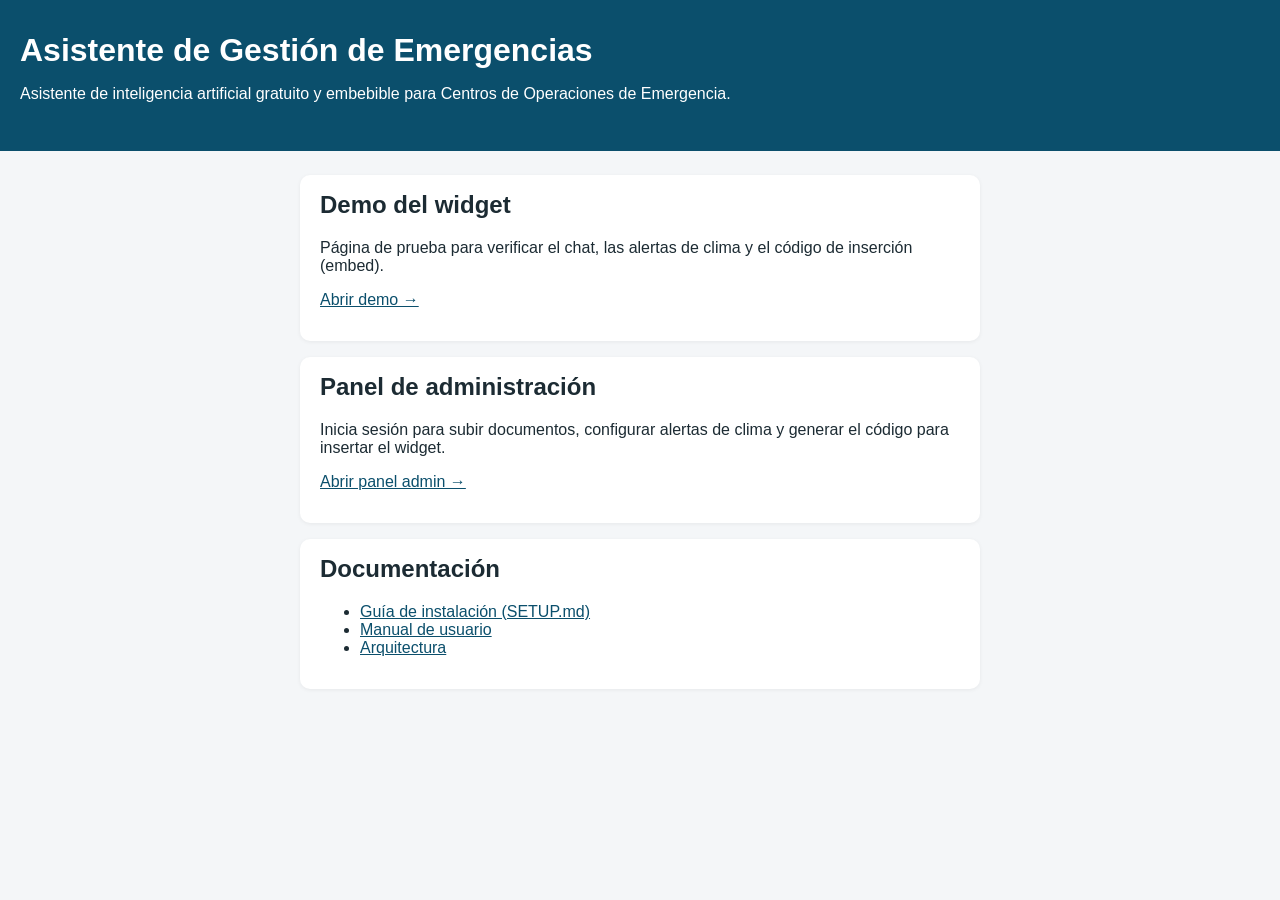
==== index.html @ 1df964e0 "Configurar despliegue de Cloudflare Workers (assets desde la raíz) Agrega wrangler.toml apuntando al" ====
<!DOCTYPE html>
<html lang="es">
<head>
  <meta charset="UTF-8" />
  <meta name="viewport" content="width=device-width, initial-scale=1.0" />
  <title>Asistente de Gestión de Emergencias</title>
  <link rel="stylesheet" href="widget/widget.css" />
</head>
<body>
  <header>
    <h1>Asistente de Gestión de Emergencias</h1>
    <p>Asistente de inteligencia artificial gratuito y embebible para Centros de Operaciones de Emergencia.</p>
  </header>

  <main>
    <section>
      <h2>Demo del widget</h2>
      <p>Página de prueba para verificar el chat, las alertas de clima y el código de inserción (embed).</p>
      <p><a href="widget/index.html">Abrir demo →</a></p>
    </section>

    <section>
      <h2>Panel de administración</h2>
      <p>Inicia sesión para subir documentos, configurar alertas de clima y generar el código para insertar el widget.</p>
      <p><a href="admin/index.html">Abrir panel admin →</a></p>
    </section>

    <section>
      <h2>Documentación</h2>
      <ul>
        <li><a href="https://github.com/josueneg/asistente-gestion-emergencias/blob/main/docs/SETUP.md">Guía de instalación (SETUP.md)</a></li>
        <li><a href="https://github.com/josueneg/asistente-gestion-emergencias/blob/main/docs/MANUAL_USUARIO.md">Manual de usuario</a></li>
        <li><a href="https://github.com/josueneg/asistente-gestion-emergencias/blob/main/docs/ARQUITECTURA.md">Arquitectura</a></li>
      </ul>
    </section>
  </main>
</body>
</html>
---- widget/widget.css ----
/* Estilos de la página de demostración (widget/index.html).
   El widget en sí (widget.js) se dibuja dentro de un Shadow DOM
   con sus propios estilos, por lo que NO depende de este archivo. */

* {
  box-sizing: border-box;
}

body {
  margin: 0;
  font-family: -apple-system, "Segoe UI", Roboto, Helvetica, Arial, sans-serif;
  color: #1c2b33;
  background: #f4f6f8;
}

header {
  background: #0b4f6c;
  color: #fff;
  padding: 32px 20px;
}

header h1 {
  margin: 0 0 8px;
}

main {
  max-width: 720px;
  margin: 0 auto;
  padding: 24px 20px 80px;
}

section {
  background: #fff;
  border-radius: 10px;
  padding: 16px 20px;
  margin-bottom: 16px;
  box-shadow: 0 1px 4px rgba(0, 0, 0, 0.06);
}

h2 {
  margin-top: 0;
}

pre {
  background: #1c2b33;
  color: #f4f6f8;
  padding: 12px;
  border-radius: 8px;
  overflow-x: auto;
  font-size: 13px;
}

code {
  font-family: "SFMono-Regular", Consolas, "Liberation Mono", Menlo, monospace;
}

a {
  color: #0b4f6c;
}
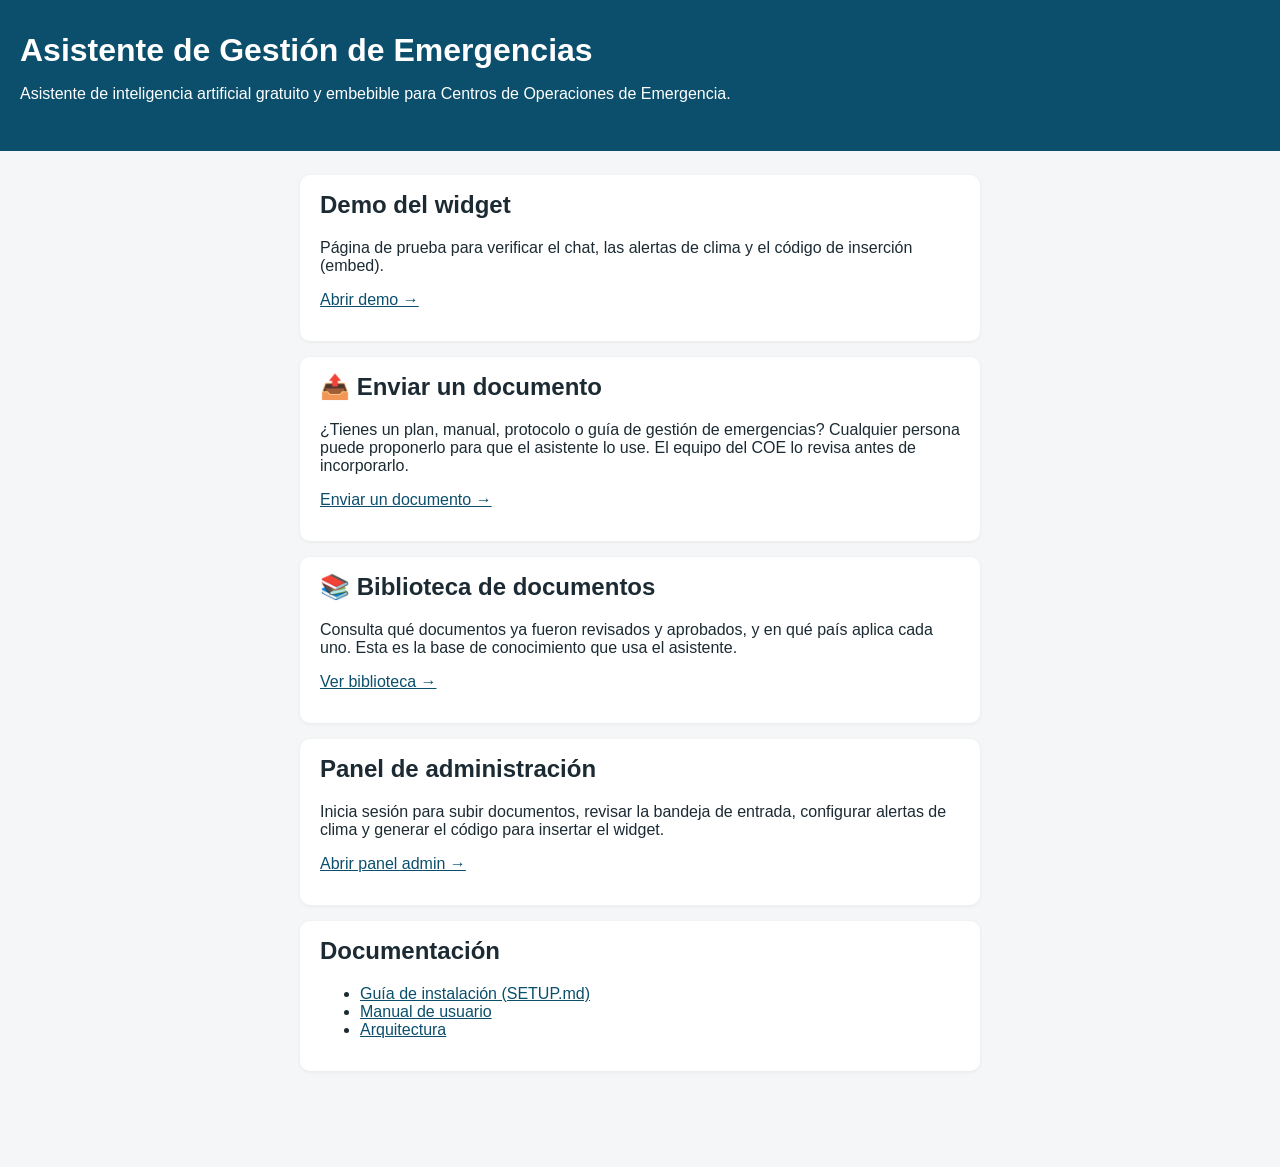
==== commit 407cc9d3: "Agregar biblioteca pública de documentos con revisión manual y recomendaciones por país Permite que " ====
--- a/index.html
+++ b/index.html
@@ -20,8 +20,27 @@
     </section>
 
     <section>
+      <h2>📤 Enviar un documento</h2>
+      <p>
+        ¿Tienes un plan, manual, protocolo o guía de gestión de emergencias? Cualquier persona
+        puede proponerlo para que el asistente lo use. El equipo del COE lo revisa antes de
+        incorporarlo.
+      </p>
+      <p><a href="enviar/index.html">Enviar un documento →</a></p>
+    </section>
+
+    <section>
+      <h2>📚 Biblioteca de documentos</h2>
+      <p>
+        Consulta qué documentos ya fueron revisados y aprobados, y en qué país aplica cada uno.
+        Esta es la base de conocimiento que usa el asistente.
+      </p>
+      <p><a href="biblioteca/index.html">Ver biblioteca →</a></p>
+    </section>
+
+    <section>
       <h2>Panel de administración</h2>
-      <p>Inicia sesión para subir documentos, configurar alertas de clima y generar el código para insertar el widget.</p>
+      <p>Inicia sesión para subir documentos, revisar la bandeja de entrada, configurar alertas de clima y generar el código para insertar el widget.</p>
       <p><a href="admin/index.html">Abrir panel admin →</a></p>
     </section>
 
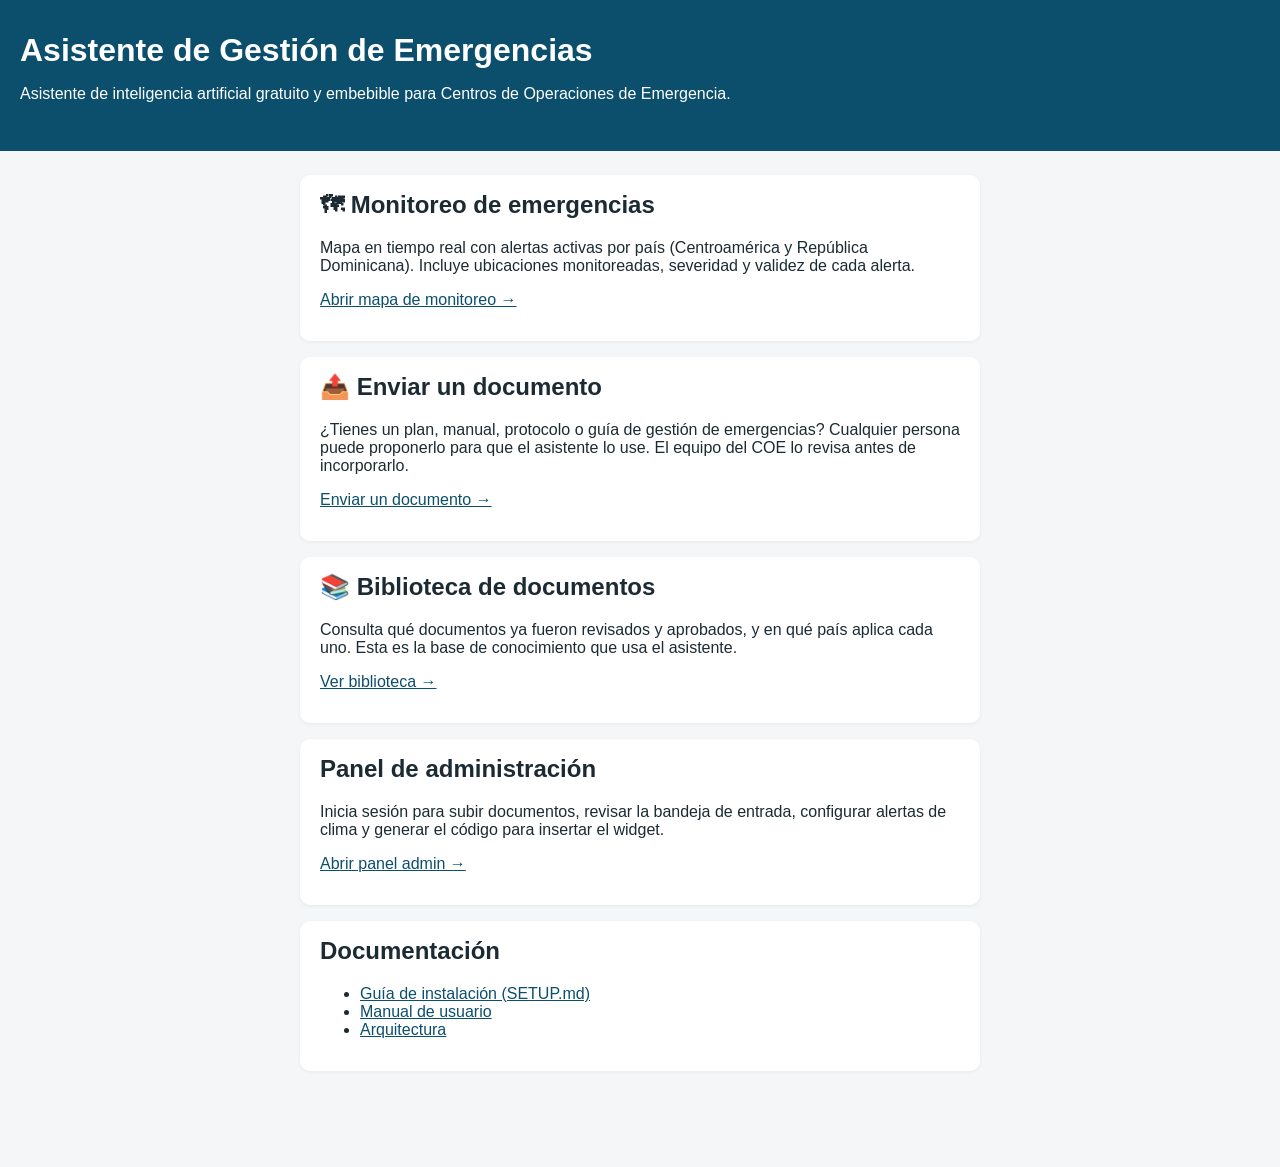
==== commit 3ef163cd: "Monitoreo regional: mapa interactivo + aislamiento de alertas por país - DB: nueva migración 0004 ag" ====
--- a/index.html
+++ b/index.html
@@ -14,9 +14,12 @@
 
   <main>
     <section>
-      <h2>Demo del widget</h2>
-      <p>Página de prueba para verificar el chat, las alertas de clima y el código de inserción (embed).</p>
-      <p><a href="widget/index.html">Abrir demo →</a></p>
+      <h2>🗺 Monitoreo de emergencias</h2>
+      <p>
+        Mapa en tiempo real con alertas activas por país (Centroamérica y República Dominicana).
+        Incluye ubicaciones monitoreadas, severidad y validez de cada alerta.
+      </p>
+      <p><a href="monitoreo/index.html">Abrir mapa de monitoreo →</a></p>
     </section>
 
     <section>
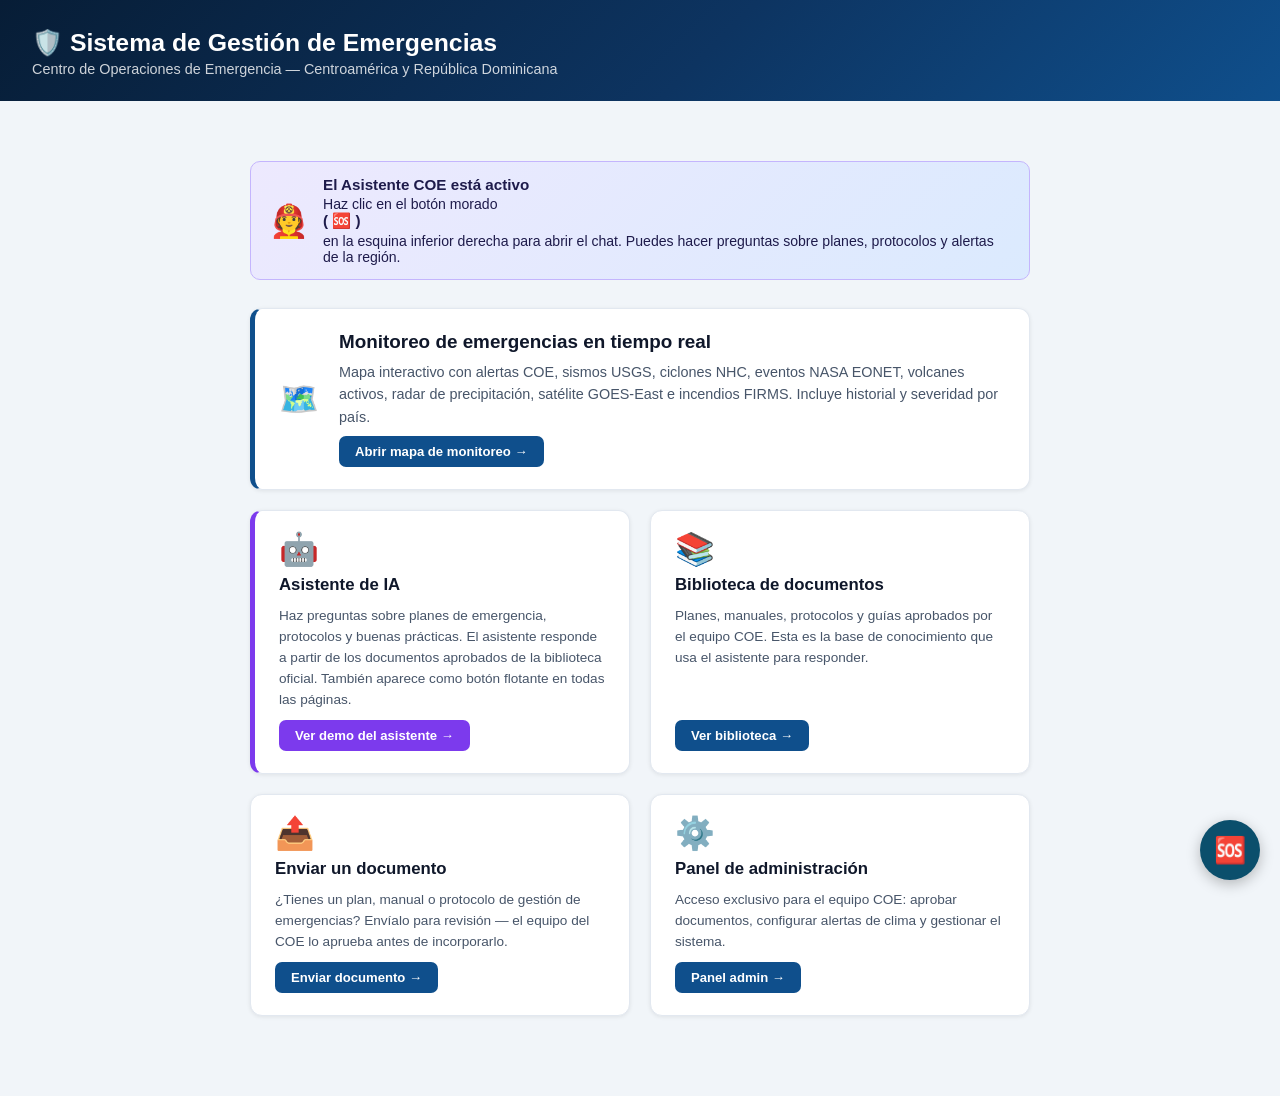
==== commit b4d06881: "fix(monitoreo): capas y widget del asistente en páginas principales - index.html: nueva página de in" ====
--- a/index.html
+++ b/index.html
@@ -3,58 +3,174 @@
 <head>
   <meta charset="UTF-8" />
   <meta name="viewport" content="width=device-width, initial-scale=1.0" />
-  <title>Asistente de Gestión de Emergencias</title>
+  <title>Asistente de Gestión de Emergencias — COE Centroamérica</title>
   <link rel="stylesheet" href="widget/widget.css" />
+  <style>
+    *, *::before, *::after { box-sizing: border-box; margin: 0; padding: 0; }
+    body {
+      font-family: -apple-system, "Segoe UI", Roboto, Helvetica, Arial, sans-serif;
+      background: #f1f5f9;
+      color: #0f172a;
+      font-size: 15px;
+    }
+    header {
+      background: linear-gradient(135deg, #071d36 0%, #0d3461 55%, #0f4f8c 100%);
+      color: #fff;
+      padding: 28px 32px 24px;
+    }
+    header h1 { font-size: 1.55rem; font-weight: 700; margin-bottom: 4px; }
+    header p  { font-size: 0.9rem; opacity: .8; }
+    main { max-width: 820px; margin: 0 auto; padding: 32px 20px 80px; }
+
+    .section-grid { display: grid; grid-template-columns: 1fr 1fr; gap: 20px; margin-top: 28px; }
+    @media (max-width: 600px) { .section-grid { grid-template-columns: 1fr; } }
+
+    .card {
+      background: #fff;
+      border-radius: 12px;
+      padding: 22px 24px;
+      box-shadow: 0 1px 4px rgba(0,0,0,.08);
+      border: 1px solid #e2e8f0;
+      display: flex;
+      flex-direction: column;
+      gap: 10px;
+    }
+    .card-icon { font-size: 2rem; line-height: 1; }
+    .card h2   { font-size: 1.05rem; font-weight: 700; color: #0f172a; }
+    .card p    { font-size: 0.85rem; color: #475569; line-height: 1.55; flex: 1; }
+    .card a {
+      display: inline-block;
+      background: #0f4f8c;
+      color: #fff;
+      text-decoration: none;
+      padding: 8px 16px;
+      border-radius: 7px;
+      font-size: 0.82rem;
+      font-weight: 600;
+      align-self: flex-start;
+      transition: background .15s;
+    }
+    .card a:hover { background: #0d3461; }
+
+    /* Tarjeta destacada — monitoreo */
+    .card.card-featured {
+      grid-column: 1 / -1;
+      flex-direction: row;
+      align-items: center;
+      gap: 20px;
+      border-left: 5px solid #0f4f8c;
+    }
+    .card.card-featured .card-body { flex: 1; display: flex; flex-direction: column; gap: 8px; }
+    .card.card-featured h2 { font-size: 1.18rem; }
+    .card.card-featured p  { font-size: 0.9rem; }
+
+    /* Tarjeta del asistente (chat) */
+    .card.card-chat { border-left: 5px solid #7c3aed; }
+    .card.card-chat a { background: #7c3aed; }
+    .card.card-chat a:hover { background: #5b21b6; }
+
+    .chat-hint {
+      background: linear-gradient(135deg, #ede9fe, #dbeafe);
+      border: 1px solid #c4b5fd;
+      border-radius: 10px;
+      padding: 14px 18px;
+      margin-top: 28px;
+      display: flex;
+      align-items: center;
+      gap: 14px;
+      font-size: 0.88rem;
+      color: #1e1b4b;
+    }
+    .chat-hint .hint-icon { font-size: 2rem; flex-shrink: 0; }
+    .chat-hint strong { display: block; font-size: 0.95rem; margin-bottom: 3px; }
+  </style>
 </head>
 <body>
   <header>
-    <h1>Asistente de Gestión de Emergencias</h1>
-    <p>Asistente de inteligencia artificial gratuito y embebible para Centros de Operaciones de Emergencia.</p>
+    <h1>🛡️ Sistema de Gestión de Emergencias</h1>
+    <p>Centro de Operaciones de Emergencia — Centroamérica y República Dominicana</p>
   </header>
 
   <main>
-    <section>
-      <h2>🗺 Monitoreo de emergencias</h2>
-      <p>
-        Mapa en tiempo real con alertas activas por país (Centroamérica y República Dominicana).
-        Incluye ubicaciones monitoreadas, severidad y validez de cada alerta.
-      </p>
-      <p><a href="monitoreo/index.html">Abrir mapa de monitoreo →</a></p>
-    </section>
+    <!-- Aviso del asistente -->
+    <div class="chat-hint">
+      <div class="hint-icon">🧑‍🚒</div>
+      <div>
+        <strong>El Asistente COE está activo</strong>
+        Haz clic en el botón morado <strong>( 🆘 )</strong> en la esquina inferior derecha
+        para abrir el chat. Puedes hacer preguntas sobre planes, protocolos y alertas de la región.
+      </div>
+    </div>
 
-    <section>
-      <h2>📤 Enviar un documento</h2>
-      <p>
-        ¿Tienes un plan, manual, protocolo o guía de gestión de emergencias? Cualquier persona
-        puede proponerlo para que el asistente lo use. El equipo del COE lo revisa antes de
-        incorporarlo.
-      </p>
-      <p><a href="enviar/index.html">Enviar un documento →</a></p>
-    </section>
+    <div class="section-grid">
+      <!-- Monitoreo destacado -->
+      <div class="card card-featured">
+        <div class="card-icon">🗺️</div>
+        <div class="card-body">
+          <h2>Monitoreo de emergencias en tiempo real</h2>
+          <p>
+            Mapa interactivo con alertas COE, sismos USGS, ciclones NHC, eventos NASA EONET,
+            volcanes activos, radar de precipitación, satélite GOES-East e incendios FIRMS.
+            Incluye historial y severidad por país.
+          </p>
+          <a href="monitoreo/index.html">Abrir mapa de monitoreo →</a>
+        </div>
+      </div>
 
-    <section>
-      <h2>📚 Biblioteca de documentos</h2>
-      <p>
-        Consulta qué documentos ya fueron revisados y aprobados, y en qué país aplica cada uno.
-        Esta es la base de conocimiento que usa el asistente.
-      </p>
-      <p><a href="biblioteca/index.html">Ver biblioteca →</a></p>
-    </section>
+      <!-- Chat / asistente -->
+      <div class="card card-chat">
+        <div class="card-icon">🤖</div>
+        <h2>Asistente de IA</h2>
+        <p>
+          Haz preguntas sobre planes de emergencia, protocolos y buenas prácticas.
+          El asistente responde a partir de los documentos aprobados de la biblioteca oficial.
+          También aparece como botón flotante en todas las páginas.
+        </p>
+        <a href="widget/index.html">Ver demo del asistente →</a>
+      </div>
 
-    <section>
-      <h2>Panel de administración</h2>
-      <p>Inicia sesión para subir documentos, revisar la bandeja de entrada, configurar alertas de clima y generar el código para insertar el widget.</p>
-      <p><a href="admin/index.html">Abrir panel admin →</a></p>
-    </section>
+      <!-- Biblioteca -->
+      <div class="card">
+        <div class="card-icon">📚</div>
+        <h2>Biblioteca de documentos</h2>
+        <p>
+          Planes, manuales, protocolos y guías aprobados por el equipo COE.
+          Esta es la base de conocimiento que usa el asistente para responder.
+        </p>
+        <a href="biblioteca/index.html">Ver biblioteca →</a>
+      </div>
 
-    <section>
-      <h2>Documentación</h2>
-      <ul>
-        <li><a href="https://github.com/josueneg/asistente-gestion-emergencias/blob/main/docs/SETUP.md">Guía de instalación (SETUP.md)</a></li>
-        <li><a href="https://github.com/josueneg/asistente-gestion-emergencias/blob/main/docs/MANUAL_USUARIO.md">Manual de usuario</a></li>
-        <li><a href="https://github.com/josueneg/asistente-gestion-emergencias/blob/main/docs/ARQUITECTURA.md">Arquitectura</a></li>
-      </ul>
-    </section>
+      <!-- Enviar documento -->
+      <div class="card">
+        <div class="card-icon">📤</div>
+        <h2>Enviar un documento</h2>
+        <p>
+          ¿Tienes un plan, manual o protocolo de gestión de emergencias?
+          Envíalo para revisión — el equipo del COE lo aprueba antes de incorporarlo.
+        </p>
+        <a href="enviar/index.html">Enviar documento →</a>
+      </div>
+
+      <!-- Admin -->
+      <div class="card">
+        <div class="card-icon">⚙️</div>
+        <h2>Panel de administración</h2>
+        <p>
+          Acceso exclusivo para el equipo COE: aprobar documentos,
+          configurar alertas de clima y gestionar el sistema.
+        </p>
+        <a href="admin/index.html">Panel admin →</a>
+      </div>
+    </div>
   </main>
+
+  <!-- Widget del asistente (botón flotante) -->
+  <script
+    src="widget/widget.js"
+    data-supabase-url="https://rcoxwprgcwtivgdueqej.supabase.co"
+    data-supabase-anon-key="sb_publishable_UhzhuMAd7l9wV2vwOiK0sg_LkM0OAje"
+    data-site-key="0669c4ff33c2b16983664f97db0123c7"
+    data-title="Asistente de Gestión de Emergencias COE"
+  ></script>
 </body>
 </html>
